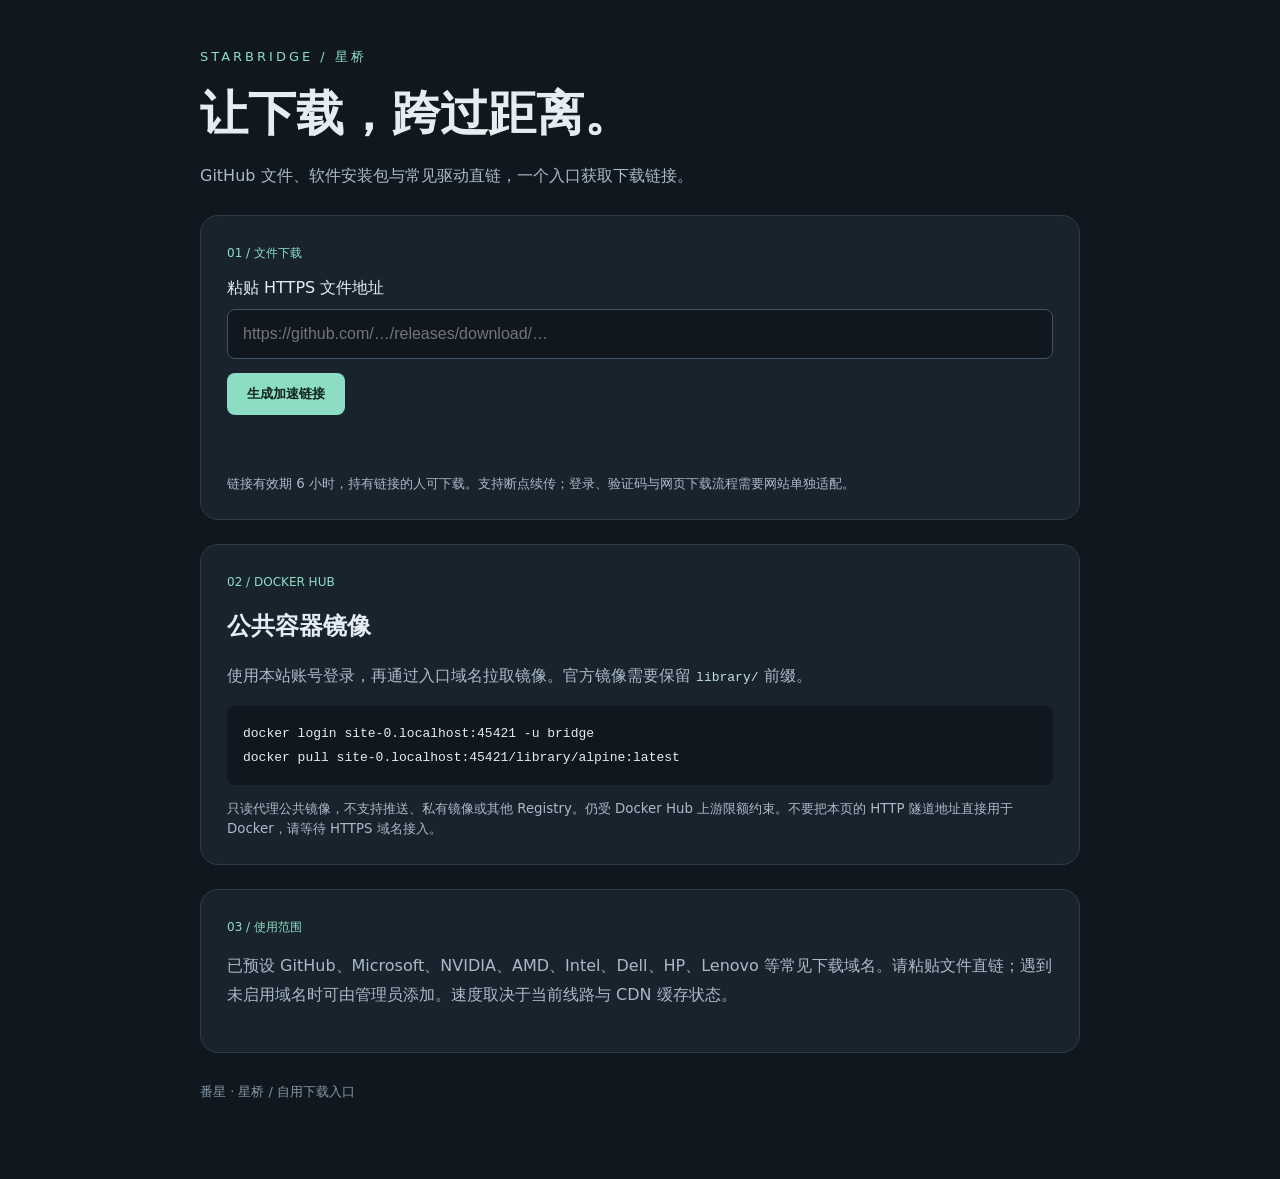
==== index.html @ 7f5fb872 "Initial StarBridge download and Docker Hub relay" ====
<!doctype html>
<html lang="zh-CN"><meta charset="utf-8"><meta name="viewport" content="width=device-width,initial-scale=1">
<title>星桥 · 下载加速</title>
<style>
:root{color-scheme:dark;font-family:system-ui,sans-serif;background:#10171e;color:#e4edf3}*{box-sizing:border-box}body{margin:0;padding:48px 22px}main{max-width:880px;margin:auto}.brand{color:#8dddc5;letter-spacing:3px;font-size:13px}h1{font-size:clamp(30px,6vw,48px);margin:16px 0}p{line-height:1.8;color:#a9bac7}section{background:#19232d;border:1px solid #2c3d4a;border-radius:18px;padding:26px;margin:24px 0}label{display:block;margin:16px 0 10px}input{width:100%;padding:15px;background:#10171e;border:1px solid #405261;color:inherit;border-radius:8px;font-size:16px}button,a.action{display:inline-block;padding:12px 20px;border:0;border-radius:8px;background:#8dddc5;color:#10231d;font-weight:650;cursor:pointer;text-decoration:none;margin:14px 10px 0 0}button:disabled{opacity:.5;cursor:wait}code{overflow-wrap:anywhere;color:#bde5d8}pre{white-space:pre-wrap;background:#10171e;padding:16px;border-radius:8px;line-height:1.8}small{color:#a9bac7}#status{min-height:26px;overflow-wrap:anywhere}.tag{color:#8dddc5;font-size:12px}footer{font-size:13px;color:#8296a6;margin:30px 0}[hidden]{display:none!important}
</style>
<main><div class="brand">STARBRIDGE / 星桥</div><h1>让下载，跨过距离。</h1><p>GitHub 文件、软件安装包与常见驱动直链，一个入口获取下载链接。</p>
<section><span class="tag">01 / 文件下载</span><form id="form"><label for="url">粘贴 HTTPS 文件地址</label><input type="url" id="url" required placeholder="https://github.com/…/releases/download/…" autocomplete="off"><button id="generate">生成加速链接</button></form><p id="status" role="status" aria-live="polite"></p><div id="result" hidden><input id="link" readonly aria-label="加速链接"><button id="copy">复制链接</button><a class="action" id="download" download>开始下载</a></div><small>链接有效期 6 小时，持有链接的人可下载。支持断点续传；登录、验证码与网页下载流程需要网站单独适配。</small></section>
<section><span class="tag">02 / DOCKER HUB</span><h2>公共容器镜像</h2><p>使用本站账号登录，再通过入口域名拉取镜像。官方镜像需要保留 <code>library/</code> 前缀。</p><pre id="docker"></pre><small>只读代理公共镜像，不支持推送、私有镜像或其他 Registry。仍受 Docker Hub 上游限额约束。不要把本页的 HTTP 隧道地址直接用于 Docker，请等待 HTTPS 域名接入。</small></section>
<section><span class="tag">03 / 使用范围</span><p>已预设 GitHub、Microsoft、NVIDIA、AMD、Intel、Dell、HP、Lenovo 等常见下载域名。请粘贴文件直链；遇到未启用域名时可由管理员添加。速度取决于当前线路与 CDN 缓存状态。</p></section><footer>番星 · 星桥 / 自用下载入口</footer></main>
<script>
const $=id=>document.getElementById(id);$('docker').textContent=`docker login ${location.host} -u bridge\ndocker pull ${location.host}/library/alpine:latest`;
$('form').addEventListener('submit',async e=>{e.preventDefault();$('generate').disabled=true;$('result').hidden=true;$('status').textContent='正在生成…';try{const r=await fetch('/api/link',{method:'POST',headers:{'Content-Type':'application/json'},body:JSON.stringify({url:$('url').value.trim()})});const d=await r.json();if(!r.ok)throw Error(d.error||'生成失败');const link=new URL(d.path,location.origin).href;$('link').value=link;$('download').href=link;$('result').hidden=false;$('status').textContent=`已生成，有效期 ${Math.round(d.expires_in/3600)} 小时。`;}catch(err){$('status').textContent=err.message;}finally{$('generate').disabled=false;}});
$('copy').addEventListener('click',async()=>{try{await navigator.clipboard.writeText($('link').value);$('status').textContent='链接已复制。';}catch{$('link').select();$('status').textContent='请复制已选中的链接。';}});
</script></html>
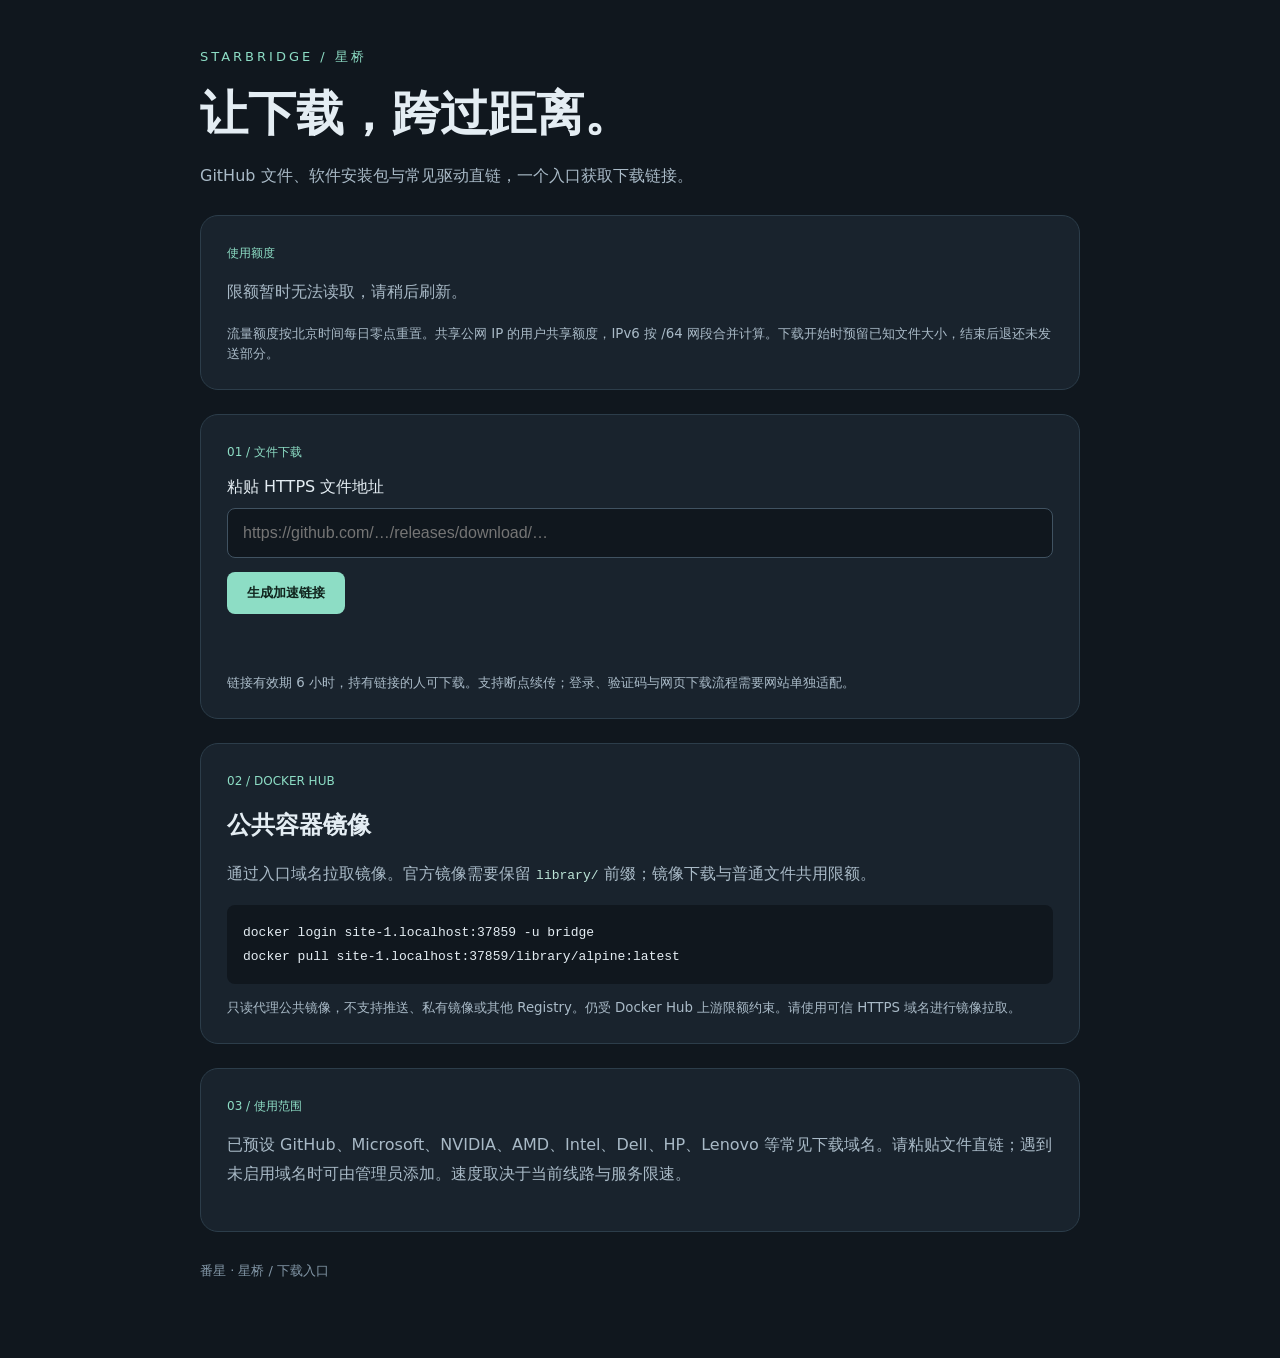
==== commit 5dc0d8bd: "Open public downloads with durable per-IP traffic limits" ====
--- a/index.html
+++ b/index.html
@@ -5,11 +5,13 @@
 :root{color-scheme:dark;font-family:system-ui,sans-serif;background:#10171e;color:#e4edf3}*{box-sizing:border-box}body{margin:0;padding:48px 22px}main{max-width:880px;margin:auto}.brand{color:#8dddc5;letter-spacing:3px;font-size:13px}h1{font-size:clamp(30px,6vw,48px);margin:16px 0}p{line-height:1.8;color:#a9bac7}section{background:#19232d;border:1px solid #2c3d4a;border-radius:18px;padding:26px;margin:24px 0}label{display:block;margin:16px 0 10px}input{width:100%;padding:15px;background:#10171e;border:1px solid #405261;color:inherit;border-radius:8px;font-size:16px}button,a.action{display:inline-block;padding:12px 20px;border:0;border-radius:8px;background:#8dddc5;color:#10231d;font-weight:650;cursor:pointer;text-decoration:none;margin:14px 10px 0 0}button:disabled{opacity:.5;cursor:wait}code{overflow-wrap:anywhere;color:#bde5d8}pre{white-space:pre-wrap;background:#10171e;padding:16px;border-radius:8px;line-height:1.8}small{color:#a9bac7}#status{min-height:26px;overflow-wrap:anywhere}.tag{color:#8dddc5;font-size:12px}footer{font-size:13px;color:#8296a6;margin:30px 0}[hidden]{display:none!important}
 </style>
 <main><div class="brand">STARBRIDGE / 星桥</div><h1>让下载，跨过距离。</h1><p>GitHub 文件、软件安装包与常见驱动直链，一个入口获取下载链接。</p>
+<section><span class="tag">使用额度</span><p id="quota" role="status">正在读取当前限额…</p><small>流量额度按北京时间每日零点重置。共享公网 IP 的用户共享额度，IPv6 按 /64 网段合并计算。下载开始时预留已知文件大小，结束后退还未发送部分。</small></section>
 <section><span class="tag">01 / 文件下载</span><form id="form"><label for="url">粘贴 HTTPS 文件地址</label><input type="url" id="url" required placeholder="https://github.com/…/releases/download/…" autocomplete="off"><button id="generate">生成加速链接</button></form><p id="status" role="status" aria-live="polite"></p><div id="result" hidden><input id="link" readonly aria-label="加速链接"><button id="copy">复制链接</button><a class="action" id="download" download>开始下载</a></div><small>链接有效期 6 小时，持有链接的人可下载。支持断点续传；登录、验证码与网页下载流程需要网站单独适配。</small></section>
-<section><span class="tag">02 / DOCKER HUB</span><h2>公共容器镜像</h2><p>使用本站账号登录，再通过入口域名拉取镜像。官方镜像需要保留 <code>library/</code> 前缀。</p><pre id="docker"></pre><small>只读代理公共镜像，不支持推送、私有镜像或其他 Registry。仍受 Docker Hub 上游限额约束。不要把本页的 HTTP 隧道地址直接用于 Docker，请等待 HTTPS 域名接入。</small></section>
-<section><span class="tag">03 / 使用范围</span><p>已预设 GitHub、Microsoft、NVIDIA、AMD、Intel、Dell、HP、Lenovo 等常见下载域名。请粘贴文件直链；遇到未启用域名时可由管理员添加。速度取决于当前线路与 CDN 缓存状态。</p></section><footer>番星 · 星桥 / 自用下载入口</footer></main>
+<section><span class="tag">02 / DOCKER HUB</span><h2>公共容器镜像</h2><p>通过入口域名拉取镜像。官方镜像需要保留 <code>library/</code> 前缀；镜像下载与普通文件共用限额。</p><pre id="docker"></pre><small>只读代理公共镜像，不支持推送、私有镜像或其他 Registry。仍受 Docker Hub 上游限额约束。请使用可信 HTTPS 域名进行镜像拉取。</small></section>
+<section><span class="tag">03 / 使用范围</span><p>已预设 GitHub、Microsoft、NVIDIA、AMD、Intel、Dell、HP、Lenovo 等常见下载域名。请粘贴文件直链；遇到未启用域名时可由管理员添加。速度取决于当前线路与服务限速。</p></section><footer>番星 · 星桥 / 下载入口</footer></main>
 <script>
 const $=id=>document.getElementById(id);$('docker').textContent=`docker login ${location.host} -u bridge\ndocker pull ${location.host}/library/alpine:latest`;
+async function quota(){try{const r=await fetch('/api/limits');const d=await r.json();if(!r.ok)throw Error(d.error);if(!d.public){$('quota').textContent='当前为自用模式，需要账号登录。';return;}const gib=n=>(Math.max(0,n)/1024**3).toFixed(2);$('quota').textContent=`公开使用，无需登录。每 IP 最多 ${d.ip_concurrency} 个下载，合计 ${(d.bytes_per_second/1024**2).toFixed(0)} MiB/s。今日剩余 ${gib(d.ip_daily_bytes-d.ip_used)} GiB / ${gib(d.ip_daily_bytes)} GiB；全站剩余 ${gib(d.daily_bytes-d.total_used)} GiB / ${gib(d.daily_bytes)} GiB。`;$('docker').textContent=`docker pull ${location.host}/library/alpine:latest`;}catch(e){$('quota').textContent='限额暂时无法读取，请稍后刷新。';}}quota();
 $('form').addEventListener('submit',async e=>{e.preventDefault();$('generate').disabled=true;$('result').hidden=true;$('status').textContent='正在生成…';try{const r=await fetch('/api/link',{method:'POST',headers:{'Content-Type':'application/json'},body:JSON.stringify({url:$('url').value.trim()})});const d=await r.json();if(!r.ok)throw Error(d.error||'生成失败');const link=new URL(d.path,location.origin).href;$('link').value=link;$('download').href=link;$('result').hidden=false;$('status').textContent=`已生成，有效期 ${Math.round(d.expires_in/3600)} 小时。`;}catch(err){$('status').textContent=err.message;}finally{$('generate').disabled=false;}});
 $('copy').addEventListener('click',async()=>{try{await navigator.clipboard.writeText($('link').value);$('status').textContent='链接已复制。';}catch{$('link').select();$('status').textContent='请复制已选中的链接。';}});
 </script></html>
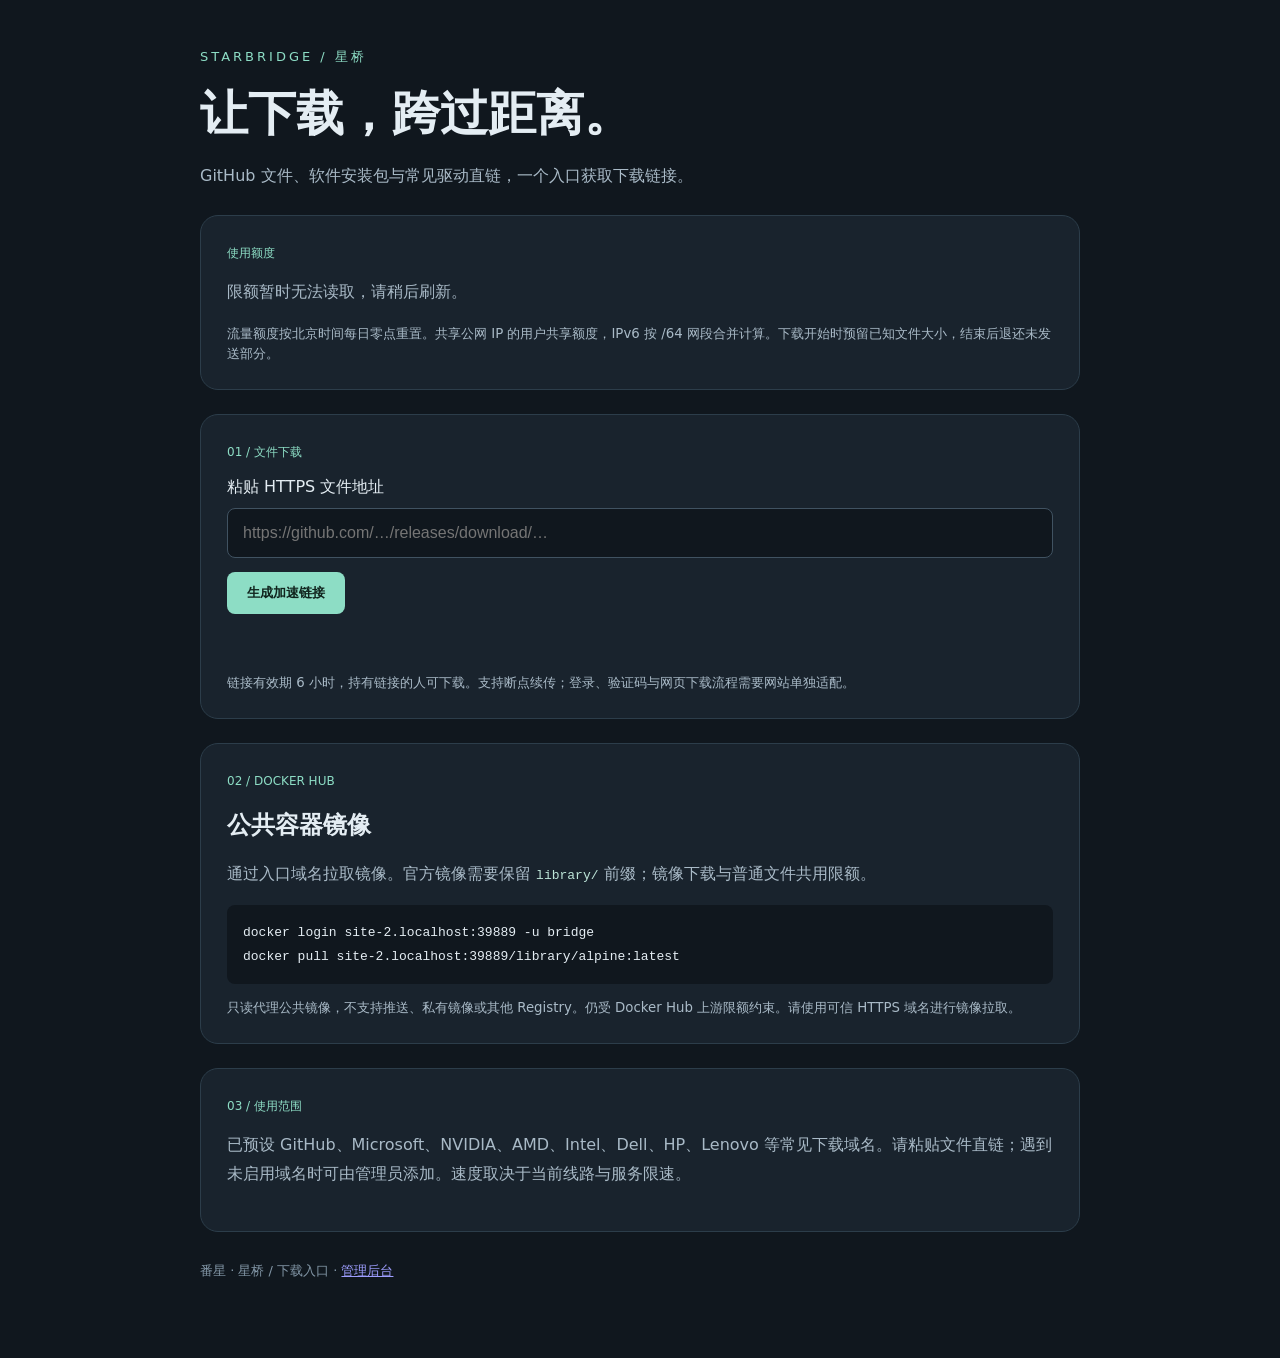
==== commit 1a9bb2ee: "Add secure owner dashboard with persistent controls and usage statistics" ====
--- a/index.html
+++ b/index.html
@@ -8,10 +8,10 @@
 <section><span class="tag">使用额度</span><p id="quota" role="status">正在读取当前限额…</p><small>流量额度按北京时间每日零点重置。共享公网 IP 的用户共享额度，IPv6 按 /64 网段合并计算。下载开始时预留已知文件大小，结束后退还未发送部分。</small></section>
 <section><span class="tag">01 / 文件下载</span><form id="form"><label for="url">粘贴 HTTPS 文件地址</label><input type="url" id="url" required placeholder="https://github.com/…/releases/download/…" autocomplete="off"><button id="generate">生成加速链接</button></form><p id="status" role="status" aria-live="polite"></p><div id="result" hidden><input id="link" readonly aria-label="加速链接"><button id="copy">复制链接</button><a class="action" id="download" download>开始下载</a></div><small>链接有效期 6 小时，持有链接的人可下载。支持断点续传；登录、验证码与网页下载流程需要网站单独适配。</small></section>
 <section><span class="tag">02 / DOCKER HUB</span><h2>公共容器镜像</h2><p>通过入口域名拉取镜像。官方镜像需要保留 <code>library/</code> 前缀；镜像下载与普通文件共用限额。</p><pre id="docker"></pre><small>只读代理公共镜像，不支持推送、私有镜像或其他 Registry。仍受 Docker Hub 上游限额约束。请使用可信 HTTPS 域名进行镜像拉取。</small></section>
-<section><span class="tag">03 / 使用范围</span><p>已预设 GitHub、Microsoft、NVIDIA、AMD、Intel、Dell、HP、Lenovo 等常见下载域名。请粘贴文件直链；遇到未启用域名时可由管理员添加。速度取决于当前线路与服务限速。</p></section><footer>番星 · 星桥 / 下载入口</footer></main>
+<section><span class="tag">03 / 使用范围</span><p>已预设 GitHub、Microsoft、NVIDIA、AMD、Intel、Dell、HP、Lenovo 等常见下载域名。请粘贴文件直链；遇到未启用域名时可由管理员添加。速度取决于当前线路与服务限速。</p></section><footer>番星 · 星桥 / 下载入口 · <a href="/admin">管理后台</a></footer></main>
 <script>
 const $=id=>document.getElementById(id);$('docker').textContent=`docker login ${location.host} -u bridge\ndocker pull ${location.host}/library/alpine:latest`;
-async function quota(){try{const r=await fetch('/api/limits');const d=await r.json();if(!r.ok)throw Error(d.error);if(!d.public){$('quota').textContent='当前为自用模式，需要账号登录。';return;}const gib=n=>(Math.max(0,n)/1024**3).toFixed(2);$('quota').textContent=`公开使用，无需登录。每 IP 最多 ${d.ip_concurrency} 个下载，合计 ${(d.bytes_per_second/1024**2).toFixed(0)} MiB/s。今日剩余 ${gib(d.ip_daily_bytes-d.ip_used)} GiB / ${gib(d.ip_daily_bytes)} GiB；全站剩余 ${gib(d.daily_bytes-d.total_used)} GiB / ${gib(d.daily_bytes)} GiB。`;$('docker').textContent=`docker pull ${location.host}/library/alpine:latest`;}catch(e){$('quota').textContent='限额暂时无法读取，请稍后刷新。';}}quota();
+async function quota(){try{const r=await fetch('/api/limits');const d=await r.json();if(!r.ok)throw Error(d.error);if(d.paused){$('generate').disabled=true;$('quota').textContent='管理员已暂停新下载，请稍后再试。';return;}if(!d.public){$('quota').textContent='当前为自用模式，需要账号登录。';return;}const gib=n=>(Math.max(0,n)/1024**3).toFixed(2);$('quota').textContent=`公开使用，无需登录。每 IP 最多 ${d.ip_concurrency} 个下载，合计 ${Number((d.bytes_per_second/1024**2).toFixed(3))} MiB/s。今日剩余 ${gib(d.ip_daily_bytes-d.ip_used)} GiB / ${gib(d.ip_daily_bytes)} GiB；全站剩余 ${gib(d.daily_bytes-d.total_used)} GiB / ${gib(d.daily_bytes)} GiB。`;$('docker').textContent=`docker pull ${location.host}/library/alpine:latest`;}catch(e){$('quota').textContent='限额暂时无法读取，请稍后刷新。';}}quota();
 $('form').addEventListener('submit',async e=>{e.preventDefault();$('generate').disabled=true;$('result').hidden=true;$('status').textContent='正在生成…';try{const r=await fetch('/api/link',{method:'POST',headers:{'Content-Type':'application/json'},body:JSON.stringify({url:$('url').value.trim()})});const d=await r.json();if(!r.ok)throw Error(d.error||'生成失败');const link=new URL(d.path,location.origin).href;$('link').value=link;$('download').href=link;$('result').hidden=false;$('status').textContent=`已生成，有效期 ${Math.round(d.expires_in/3600)} 小时。`;}catch(err){$('status').textContent=err.message;}finally{$('generate').disabled=false;}});
 $('copy').addEventListener('click',async()=>{try{await navigator.clipboard.writeText($('link').value);$('status').textContent='链接已复制。';}catch{$('link').select();$('status').textContent='请复制已选中的链接。';}});
 </script></html>
